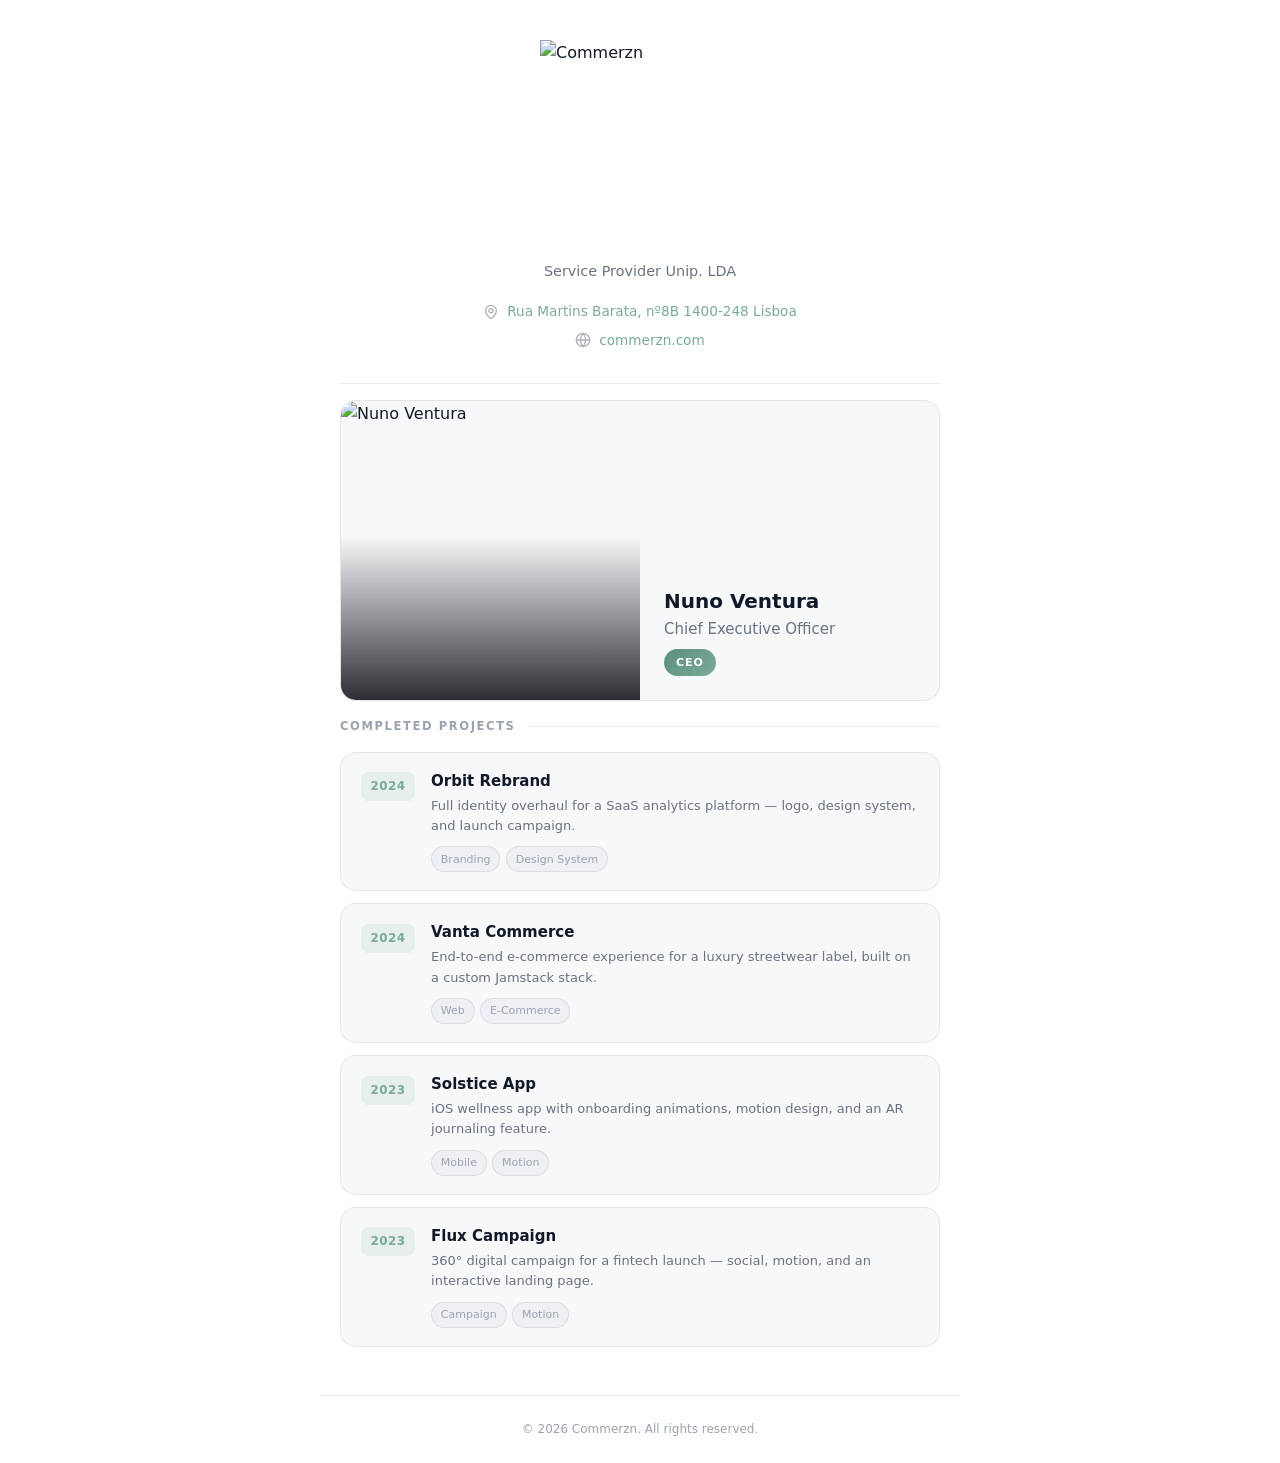
==== index.html @ 35c588ad "Initial commit — Commerzn team directory Co-Authored-By: Claude Sonnet 4.6 <noreply@anthropic.com>" ====
<!DOCTYPE html>
<html lang="en">
<head>
  <meta charset="UTF-8">
  <meta name="viewport" content="width=device-width, initial-scale=1.0">
  <meta name="description" content="Commerzn — Meet the team behind exceptional digital experiences.">
  <meta name="theme-color" content="#ffffff">

  <!-- Open Graph -->
  <meta property="og:title"       content="Commerzn — Team">
  <meta property="og:description" content="Meet the team behind exceptional digital experiences.">
  <meta property="og:type"        content="website">

  <link rel="stylesheet" href="assets/css/style.css">

  <link rel="preconnect" href="https://i.pravatar.cc">
  <link rel="preconnect" href="https://images.squarespace-cdn.com">
</head>
<body>

  <!-- Loading state — shown until JS populates the page -->
  <div id="loading" class="state-loading" aria-live="polite" aria-busy="true">
    <div class="spinner" role="status"><span class="sr-only">Loading…</span></div>
  </div>

  <!-- Main content — hidden until data loads -->
  <div id="main-content" class="page-root" hidden>

    <!-- ── Company header ────────────────────────────── -->
    <header class="company-header" role="banner">
      <img
        src="https://images.squarespace-cdn.com/content/v1/669f91826a988a40a2fe3bf1/dbc3d52a-a4c8-421f-8dd4-f9b8d8187995/Logo_commerzn_square_edit.jpg?format=500w"
        alt="Commerzn"
        class="company-header__logo"
        width="120"
        height="120"
      >
      <p class="company-tagline" id="company-tagline"></p>
      <div class="company-meta">
        <div class="company-meta__row" id="company-address"></div>
        <div class="company-meta__row" id="company-website-row"></div>
      </div>
    </header>

    <!-- ── Team grid ─────────────────────────────────── -->
    <main>
      <div class="section-header" aria-labelledby="team-heading">
        <div class="section-title-line" aria-hidden="true"></div>
      </div>
      <div id="team-grid" class="team-grid" role="list"></div>

      <!-- ── Completed projects ──────────────────────── -->
      <div class="section-header" aria-labelledby="projects-heading">
        <h2 class="section-title" id="projects-heading">Completed Projects</h2>
        <div class="section-title-line" aria-hidden="true"></div>
      </div>
      <div id="projects-grid" class="projects-grid" role="list"></div>
    </main>

    <!-- ── Footer ────────────────────────────────────── -->
    <footer class="site-footer" role="contentinfo">
      <p id="footer-company"></p>
    </footer>

  </div><!-- /#main-content -->

  <script src="assets/js/main.js"></script>
</body>
</html>
---- assets/css/style.css ----
/* ============================================================
   COMMERZN — Design System
   Theme: Light / Sage-green accent
   ============================================================ */

/* ---------- Custom Properties ---------- */
:root {
  /* Brand palette — change these two lines to rebrand */
  --accent:        #5a8f7c;
  --accent-2:      #7aab98;

  /* Derived */
  --accent-gradient: linear-gradient(135deg, var(--accent), var(--accent-2));
  --accent-glow:     rgba(90, 143, 124, 0.25);
  --accent-tint:     rgba(90, 143, 124, 0.10);

  /* Surfaces */
  --bg:         #ffffff;
  --surface:    #f7f8fa;
  --surface-2:  #eef0f3;
  --surface-3:  #e4e7eb;

  /* Borders */
  --border:       rgba(0, 0, 0, 0.08);
  --border-hover: rgba(0, 0, 0, 0.18);

  /* Text */
  --text:        #111827;
  --text-muted:  #6b7280;
  --text-subtle: #9ca3af;

  /* Layout */
  --max-w:  640px;
  --pad:    1.25rem;

  /* Radii */
  --r-sm:   8px;
  --r:      16px;
  --r-lg:   24px;
  --r-full: 9999px;

  /* Shadows */
  --shadow-card: 0 2px 16px rgba(0, 0, 0, 0.08);
  --shadow-btn:  0 4px 16px var(--accent-glow);

  /* Motion */
  --ease:      200ms ease;
  --ease-slow: 380ms ease;
}

/* ---------- Reset ---------- */
*, *::before, *::after { box-sizing: border-box; margin: 0; padding: 0; }

html {
  -webkit-text-size-adjust: 100%;
  text-size-adjust: 100%;
  scroll-behavior: smooth;
}

body {
  background: var(--bg);
  color: var(--text);
  font-family: system-ui, -apple-system, BlinkMacSystemFont, 'Segoe UI', Roboto, sans-serif;
  font-size: 1rem;
  line-height: 1.6;
  min-height: 100dvh;
  -webkit-font-smoothing: antialiased;
  -moz-osx-font-smoothing: grayscale;
}

img   { max-width: 100%; display: block; }
a     { color: inherit; text-decoration: none; }
button { font-family: inherit; }

/* ---------- Page transition ---------- */
@keyframes fadeUp {
  from { opacity: 0; transform: translateY(14px); }
  to   { opacity: 1; transform: translateY(0); }
}

@keyframes spin {
  to { transform: rotate(360deg); }
}

@keyframes cardIn {
  from { opacity: 0; transform: translateY(18px) scale(0.97); }
  to   { opacity: 1; transform: translateY(0)   scale(1); }
}

.page-root {
  animation: fadeUp 0.4s ease both;
}

body.is-navigating {
  opacity: 0;
  transform: translateY(-6px);
  transition: opacity 0.22s ease, transform 0.22s ease;
  pointer-events: none;
}

/* ---------- Utility ---------- */
.sr-only {
  position: absolute;
  width: 1px; height: 1px;
  padding: 0; margin: -1px;
  overflow: hidden;
  clip: rect(0,0,0,0);
  white-space: nowrap;
  border: 0;
}

/* ============================================================
   INDEX PAGE — Company header
   ============================================================ */

.company-header {
  padding: 2.5rem var(--pad) 1rem;
  max-width: var(--max-w);
  margin: 0 auto;
}

.company-header__logo {
  width: 200px;
  height: auto;
  margin: 0 auto 1.25rem;
  display: block;
}

.company-name {
  font-size: 1.5rem;
  font-weight: 800;
  letter-spacing: -0.02em;
  color: var(--text);
  line-height: 1.2;
  text-align: center;
}

.company-tagline {
  font-size: 0.9rem;
  color: var(--text-muted);
  margin-top: 0.3rem;
  text-align: center;
}

.company-meta {
  margin-top: 1.1rem;
  display: flex;
  flex-direction: column;
  gap: 0.45rem;
  align-items: center;
}

.company-meta__row {
  display: flex;
  align-items: center;
  gap: 0.5rem;
  font-size: 0.85rem;
  color: var(--text-muted);
}

.company-meta__icon {
  width: 16px;
  height: 16px;
  flex-shrink: 0;
  opacity: 0.55;
}

.company-meta__link {
  color: var(--accent-2);
  transition: color var(--ease);
}
.company-meta__link:hover { color: var(--text); }

.header-divider {
  height: 1px;
  background: var(--border);
  max-width: calc(var(--max-w) - 2 * var(--pad));
  margin: 0 auto;
}

/* ---------- Section title ---------- */
.section-header {
  max-width: var(--max-w);
  margin: 0 auto;
  padding: 1rem var(--pad) 1rem;
  display: flex;
  align-items: center;
  gap: 0.75rem;
}

.section-title {
  font-size: 0.72rem;
  font-weight: 700;
  letter-spacing: 0.14em;
  text-transform: uppercase;
  color: var(--text-subtle);
}

.section-title-line {
  flex: 1;
  height: 1px;
  background: var(--border);
}

/* ---------- Team grid ---------- */
.team-grid {
  max-width: var(--max-w);
  margin: 0 auto;
  padding: 0 var(--pad);
  display: grid;
  grid-template-columns: 1fr 1fr;
  gap: 0.875rem;
}

/* ---------- Member card (index) ---------- */
.member-card {
  background: var(--surface);
  border: 1px solid var(--border);
  border-radius: var(--r);
  overflow: hidden;
  display: block;
  cursor: pointer;
  transition: border-color var(--ease), transform var(--ease), box-shadow var(--ease);
  -webkit-tap-highlight-color: transparent;
  text-decoration: none;
}

.member-card:hover,
.member-card:focus-visible {
  border-color: var(--border-hover);
  transform: translateY(-3px);
  box-shadow: var(--shadow-card);
  outline: none;
}

.member-card:active { transform: translateY(-1px); }

/* CEO card — spans full width */
.member-card--ceo { grid-column: 1 / -1; }

.member-card__photo-wrap {
  overflow: hidden;
  position: relative;
}

/* Gradient overlay at bottom of photo */
.member-card__photo-wrap::after {
  content: '';
  position: absolute;
  inset: auto 0 0 0;
  height: 55%;
  background: linear-gradient(to top, rgba(10,10,15,0.85) 0%, transparent 100%);
  pointer-events: none;
}

.member-card:not(.member-card--ceo) .member-card__photo-wrap {
  aspect-ratio: 3 / 4;
}

.member-card--ceo .member-card__photo-wrap {
  aspect-ratio: 16 / 9;
}

.member-card__photo {
  width: 100%;
  height: 100%;
  object-fit: cover;
  object-position: center top;
  transition: transform 0.45s ease;
}

.member-card:hover .member-card__photo { transform: scale(1.05); }

/* Info overlay positioned over gradient */
.member-card__info {
  padding: 0.875rem 1rem;
}

.member-card--ceo .member-card__info {
  display: flex;
  align-items: center;
  justify-content: space-between;
  gap: 0.75rem;
  padding: 1rem 1.25rem;
}

.member-card__name {
  font-size: 0.9375rem;
  font-weight: 600;
  line-height: 1.3;
  color: var(--text);
}

.member-card--ceo .member-card__name { font-size: 1.0625rem; }

.member-card__role {
  font-size: 0.75rem;
  color: var(--text-muted);
  margin-top: 0.2rem;
}

.member-card--ceo .member-card__role { font-size: 0.8125rem; }

.ceo-badge {
  display: inline-flex;
  align-items: center;
  gap: 0.25rem;
  background: var(--accent-gradient);
  color: #fff;
  font-size: 0.6875rem;
  font-weight: 700;
  letter-spacing: 0.09em;
  text-transform: uppercase;
  padding: 0.3rem 0.75rem;
  border-radius: var(--r-full);
  white-space: nowrap;
  flex-shrink: 0;
}

/* ---------- Projects section ---------- */
.projects-grid {
  max-width: var(--max-w);
  margin: 0 auto;
  padding: 0 var(--pad) 3rem;
  display: flex;
  flex-direction: column;
  gap: 0.75rem;
}

.project-card {
  background: var(--surface);
  border: 1px solid var(--border);
  border-radius: var(--r);
  padding: 1.125rem 1.25rem;
  display: flex;
  gap: 1rem;
  align-items: flex-start;
  transition: border-color var(--ease);
}

.project-card:hover { border-color: var(--border-hover); }

.project-card__year {
  font-size: 0.75rem;
  font-weight: 700;
  color: var(--accent-2);
  background: var(--accent-tint);
  padding: 0.3rem 0.6rem;
  border-radius: var(--r-sm);
  flex-shrink: 0;
  letter-spacing: 0.03em;
  margin-top: 0.1rem;
}

.project-card__name {
  font-size: 0.9375rem;
  font-weight: 600;
  color: var(--text);
  line-height: 1.35;
}

.project-card__desc {
  font-size: 0.8125rem;
  color: var(--text-muted);
  margin-top: 0.3rem;
  line-height: 1.55;
}

.project-card__tags {
  display: flex;
  flex-wrap: wrap;
  gap: 0.35rem;
  margin-top: 0.65rem;
}

.project-tag {
  font-size: 0.6875rem;
  font-weight: 500;
  color: var(--text-subtle);
  background: var(--surface-2);
  border: 1px solid var(--border);
  padding: 0.2rem 0.55rem;
  border-radius: var(--r-full);
}

/* ---------- Footer ---------- */
.site-footer {
  max-width: var(--max-w);
  margin: 0 auto;
  padding: 1.5rem var(--pad);
  text-align: center;
  font-size: 0.75rem;
  color: var(--text-subtle);
  border-top: 1px solid var(--border);
}

/* ============================================================
   MEMBER PAGE
   ============================================================ */

.member-page {
  min-height: 100dvh;
  display: flex;
  flex-direction: column;
}

/* ---------- Back button ---------- */
.back-btn {
  display: inline-flex;
  align-items: center;
  gap: 0.45rem;
  color: var(--text-muted);
  font-size: 0.875rem;
  font-weight: 500;
  padding: 1.25rem var(--pad);
  transition: color var(--ease);
  -webkit-tap-highlight-color: transparent;
  cursor: pointer;
  background: none;
  border: none;
}

.back-btn:hover { color: var(--text); }

.back-btn svg {
  transition: transform var(--ease);
  flex-shrink: 0;
}

.back-btn:hover svg { transform: translateX(-3px); }

/* ---------- Member profile ---------- */
.member-profile {
  flex: 1;
  max-width: var(--max-w);
  margin: 0 auto;
  padding: 0.5rem var(--pad) 3rem;
  width: 100%;
}

/* Avatar with gradient ring */
.member-avatar {
  width: 120px;
  height: 120px;
  border-radius: 50%;
  background: var(--accent-gradient);
  padding: 3px;
  margin: 0 auto 1.5rem;
}

.member-avatar__inner {
  width: 100%;
  height: 100%;
  border-radius: 50%;
  overflow: hidden;
  background: var(--surface);
}

.member-avatar__img {
  width: 100%;
  height: 100%;
  object-fit: cover;
  object-position: center top;
}

.member-name {
  font-size: 1.625rem;
  font-weight: 800;
  text-align: center;
  letter-spacing: -0.02em;
  line-height: 1.2;
}

.member-role {
  font-size: 0.9375rem;
  color: var(--text-muted);
  text-align: center;
  margin-top: 0.35rem;
}

.member-company {
  font-size: 0.8125rem;
  color: var(--accent-2);
  text-align: center;
  margin-top: 0.2rem;
}

/* ---------- Action buttons ---------- */
.action-list {
  margin-top: 2rem;
  display: flex;
  flex-direction: column;
  gap: 0.75rem;
  list-style: none;
}

.action-btn {
  display: flex;
  align-items: center;
  gap: 1rem;
  width: 100%;
  padding: 0.875rem 1rem;
  border-radius: var(--r);
  border: 1px solid var(--border);
  background: var(--surface);
  color: var(--text);
  font-size: 0.9375rem;
  font-weight: 500;
  cursor: pointer;
  transition: border-color var(--ease), background var(--ease), transform var(--ease), box-shadow var(--ease);
  -webkit-tap-highlight-color: transparent;
  text-decoration: none;
  min-height: 64px; /* accessible tap target */
}

.action-btn:hover,
.action-btn:focus-visible {
  border-color: var(--border-hover);
  background: var(--surface-2);
  outline: none;
}

.action-btn:active { transform: scale(0.98); }

/* Primary button (Add Contact) */
.action-btn--primary {
  background: var(--accent-gradient);
  border-color: transparent;
  box-shadow: var(--shadow-btn);
}

.action-btn--primary:hover,
.action-btn--primary:focus-visible {
  background: var(--accent-gradient);
  border-color: transparent;
  filter: brightness(1.08);
  box-shadow: 0 6px 28px var(--accent-glow);
}

/* Icon container */
.action-btn__icon {
  width: 40px;
  height: 40px;
  border-radius: var(--r-sm);
  background: rgba(255, 255, 255, 0.08);
  display: flex;
  align-items: center;
  justify-content: center;
  flex-shrink: 0;
}

.action-btn--primary .action-btn__icon {
  background: rgba(255, 255, 255, 0.15);
}

/* Text block */
.action-btn__body {
  flex: 1;
  text-align: left;
}

.action-btn__label {
  display: block;
  font-size: 0.9375rem;
  font-weight: 600;
  line-height: 1.3;
}

.action-btn__sub {
  display: block;
  font-size: 0.75rem;
  color: var(--text-muted);
  margin-top: 0.1rem;
}

.action-btn--primary .action-btn__sub {
  color: rgba(255, 255, 255, 0.65);
}

/* Chevron */
.action-btn__chevron {
  color: var(--text-subtle);
  flex-shrink: 0;
  opacity: 0.6;
}

.action-btn--primary .action-btn__chevron {
  color: rgba(255, 255, 255, 0.5);
  opacity: 1;
}

/* ============================================================
   STATES: Loading / Error
   ============================================================ */

.state-loading,
.state-error {
  display: flex;
  flex-direction: column;
  align-items: center;
  justify-content: center;
  min-height: 60vh;
  gap: 1rem;
  color: var(--text-muted);
  padding: var(--pad);
}

.spinner {
  width: 36px;
  height: 36px;
  border: 2.5px solid var(--border);
  border-top-color: var(--accent);
  border-radius: 50%;
  animation: spin 0.65s linear infinite;
}

.state-error__title {
  font-size: 1.125rem;
  font-weight: 600;
  color: var(--text);
  text-align: center;
}

.state-error__msg {
  font-size: 0.875rem;
  color: var(--text-muted);
  text-align: center;
}

.state-error__back {
  margin-top: 0.5rem;
  padding: 0.75rem 1.5rem;
  background: var(--surface-2);
  border: 1px solid var(--border);
  border-radius: var(--r-full);
  font-size: 0.875rem;
  font-weight: 500;
  color: var(--text);
  cursor: pointer;
  transition: border-color var(--ease), background var(--ease);
  text-decoration: none;
}

.state-error__back:hover { border-color: var(--border-hover); }

/* ============================================================
   RESPONSIVE — Tablet / Desktop
   ============================================================ */

@media (min-width: 480px) {
  .team-grid {
    grid-template-columns: repeat(2, 1fr);
  }

  .member-card--ceo .member-card__photo-wrap {
    aspect-ratio: 21 / 9;
  }
}

@media (min-width: 600px) {
  .team-grid {
    grid-template-columns: repeat(4, 1fr);
  }

  .member-card--ceo {
    grid-column: 1 / -1;
    display: grid;
    grid-template-columns: 1fr 1fr;
  }

  .member-card--ceo .member-card__photo-wrap {
    aspect-ratio: auto;
    min-height: 240px;
  }

  .member-card--ceo .member-card__info {
    flex-direction: column;
    align-items: flex-start;
    justify-content: flex-end;
    padding: 1.5rem;
    gap: 0.5rem;
  }

  .member-card--ceo .member-card__name { font-size: 1.25rem; }
  .member-card--ceo .member-card__role { font-size: 0.9375rem; }

  .member-avatar {
    width: 140px;
    height: 140px;
  }

  .member-name { font-size: 2rem; }
}
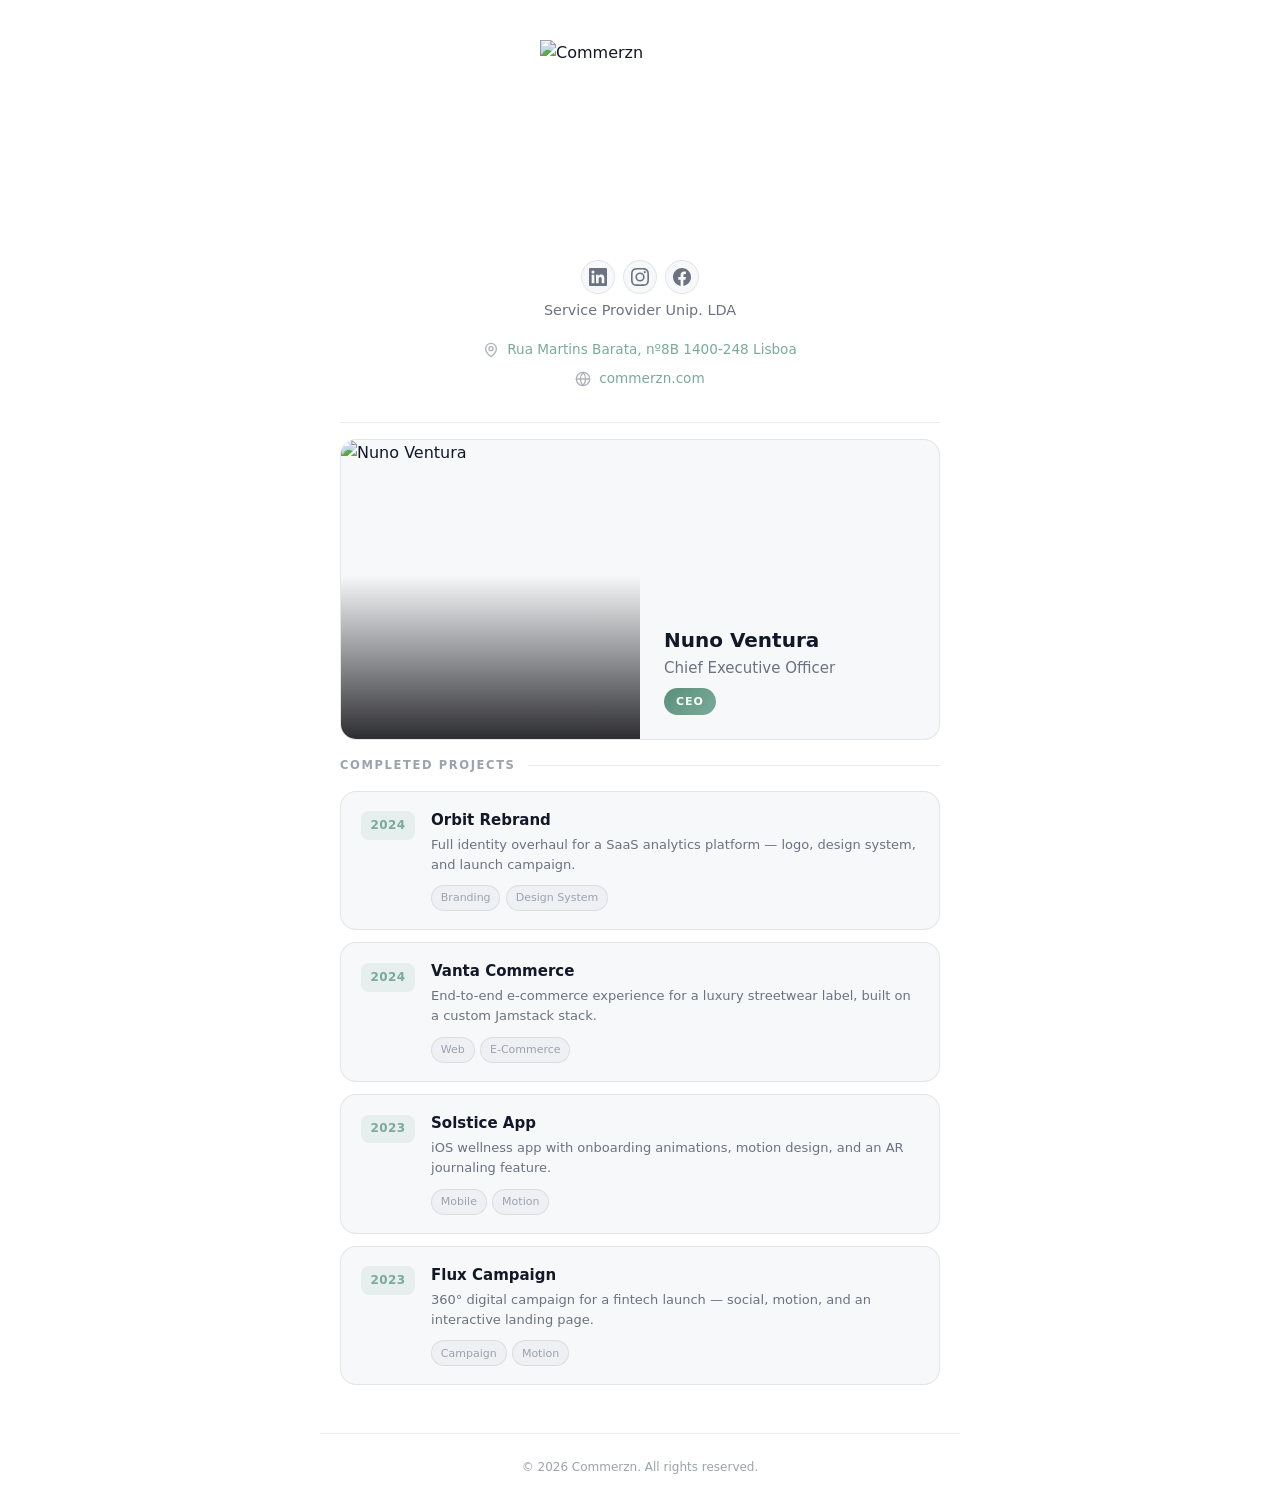
==== commit c5a64a60: "Add social media buttons (LinkedIn, Instagram, Facebook) to company header Co-Authored-By: Claude So" ====
--- a/index.html
+++ b/index.html
@@ -4,7 +4,7 @@
   <meta charset="UTF-8">
   <meta name="viewport" content="width=device-width, initial-scale=1.0">
   <meta name="description" content="Commerzn — Meet the team behind exceptional digital experiences.">
-  <meta name="theme-color" content="#ffffff">
+  <title>Commerzn — Team</title>
 
   <!-- Open Graph -->
   <meta property="og:title"       content="Commerzn — Team">
@@ -35,6 +35,23 @@
         width="120"
         height="120"
       >
+      <div class="company-socials" aria-label="Company social media">
+        <a href="https://www.linkedin.com/company/commerzn/" target="_blank" rel="noopener noreferrer" class="social-btn" aria-label="LinkedIn">
+          <svg xmlns="http://www.w3.org/2000/svg" width="18" height="18" viewBox="0 0 24 24" fill="currentColor" aria-hidden="true">
+            <path d="M20.447 20.452h-3.554v-5.569c0-1.328-.027-3.037-1.852-3.037-1.853 0-2.136 1.445-2.136 2.939v5.667H9.351V9h3.414v1.561h.046c.477-.9 1.637-1.85 3.37-1.85 3.601 0 4.267 2.37 4.267 5.455v6.286zM5.337 7.433a2.062 2.062 0 0 1-2.063-2.065 2.064 2.064 0 1 1 2.063 2.065zm1.782 13.019H3.555V9h3.564v11.452zM22.225 0H1.771C.792 0 0 .774 0 1.729v20.542C0 23.227.792 24 1.771 24h20.451C23.2 24 24 23.227 24 22.271V1.729C24 .774 23.2 0 22.222 0h.003z"/>
+          </svg>
+        </a>
+        <a href="https://www.instagram.com/commerzn/" target="_blank" rel="noopener noreferrer" class="social-btn" aria-label="Instagram">
+          <svg xmlns="http://www.w3.org/2000/svg" width="18" height="18" viewBox="0 0 24 24" fill="currentColor" aria-hidden="true">
+            <path d="M12 2.163c3.204 0 3.584.012 4.85.07 3.252.148 4.771 1.691 4.919 4.919.058 1.265.069 1.645.069 4.849 0 3.205-.012 3.584-.069 4.849-.149 3.225-1.664 4.771-4.919 4.919-1.266.058-1.644.07-4.85.07-3.204 0-3.584-.012-4.849-.07-3.26-.149-4.771-1.699-4.919-4.92-.058-1.265-.07-1.644-.07-4.849 0-3.204.013-3.583.07-4.849.149-3.227 1.664-4.771 4.919-4.919 1.266-.057 1.645-.069 4.849-.069zM12 0C8.741 0 8.333.014 7.053.072 2.695.272.273 2.69.073 7.052.014 8.333 0 8.741 0 12c0 3.259.014 3.668.072 4.948.2 4.358 2.618 6.78 6.98 6.98C8.333 23.986 8.741 24 12 24c3.259 0 3.668-.014 4.948-.072 4.354-.2 6.782-2.618 6.979-6.98.059-1.28.073-1.689.073-4.948 0-3.259-.014-3.667-.072-4.947-.196-4.354-2.617-6.78-6.979-6.98C15.668.014 15.259 0 12 0zm0 5.838a6.162 6.162 0 1 0 0 12.324 6.162 6.162 0 0 0 0-12.324zM12 16a4 4 0 1 1 0-8 4 4 0 0 1 0 8zm6.406-11.845a1.44 1.44 0 1 0 0 2.881 1.44 1.44 0 0 0 0-2.881z"/>
+          </svg>
+        </a>
+        <a href="https://www.facebook.com/commerzn/" target="_blank" rel="noopener noreferrer" class="social-btn" aria-label="Facebook">
+          <svg xmlns="http://www.w3.org/2000/svg" width="18" height="18" viewBox="0 0 24 24" fill="currentColor" aria-hidden="true">
+            <path d="M24 12.073c0-6.627-5.373-12-12-12s-12 5.373-12 12c0 5.99 4.388 10.954 10.125 11.854v-8.385H7.078v-3.47h3.047V9.43c0-3.007 1.792-4.669 4.533-4.669 1.312 0 2.686.235 2.686.235v2.953H15.83c-1.491 0-1.956.925-1.956 1.874v2.25h3.328l-.532 3.47h-2.796v8.385C19.612 23.027 24 18.062 24 12.073z"/>
+          </svg>
+        </a>
+      </div>
       <p class="company-tagline" id="company-tagline"></p>
       <div class="company-meta">
         <div class="company-meta__row" id="company-address"></div>
--- a/assets/css/style.css
+++ b/assets/css/style.css
@@ -52,8 +52,6 @@
 *, *::before, *::after { box-sizing: border-box; margin: 0; padding: 0; }
 
 html {
-  -webkit-text-size-adjust: 100%;
-  text-size-adjust: 100%;
   scroll-behavior: smooth;
 }
 
@@ -134,6 +132,38 @@
   line-height: 1.2;
   text-align: center;
 }
+
+.company-socials {
+  display: flex;
+  justify-content: center;
+  gap: 0.5rem;
+  margin-top: 0.875rem;
+}
+
+.social-btn {
+  display: flex;
+  align-items: center;
+  justify-content: center;
+  width: 34px;
+  height: 34px;
+  border-radius: var(--r-full);
+  border: 1px solid var(--border);
+  background: var(--surface);
+  color: var(--text-muted);
+  transition: border-color var(--ease), color var(--ease), background var(--ease), transform var(--ease);
+  -webkit-tap-highlight-color: transparent;
+}
+
+.social-btn:hover,
+.social-btn:focus-visible {
+  border-color: var(--accent);
+  color: var(--accent);
+  background: var(--accent-tint);
+  transform: translateY(-2px);
+  outline: none;
+}
+
+.social-btn:active { transform: translateY(0); }
 
 .company-tagline {
   font-size: 0.9rem;
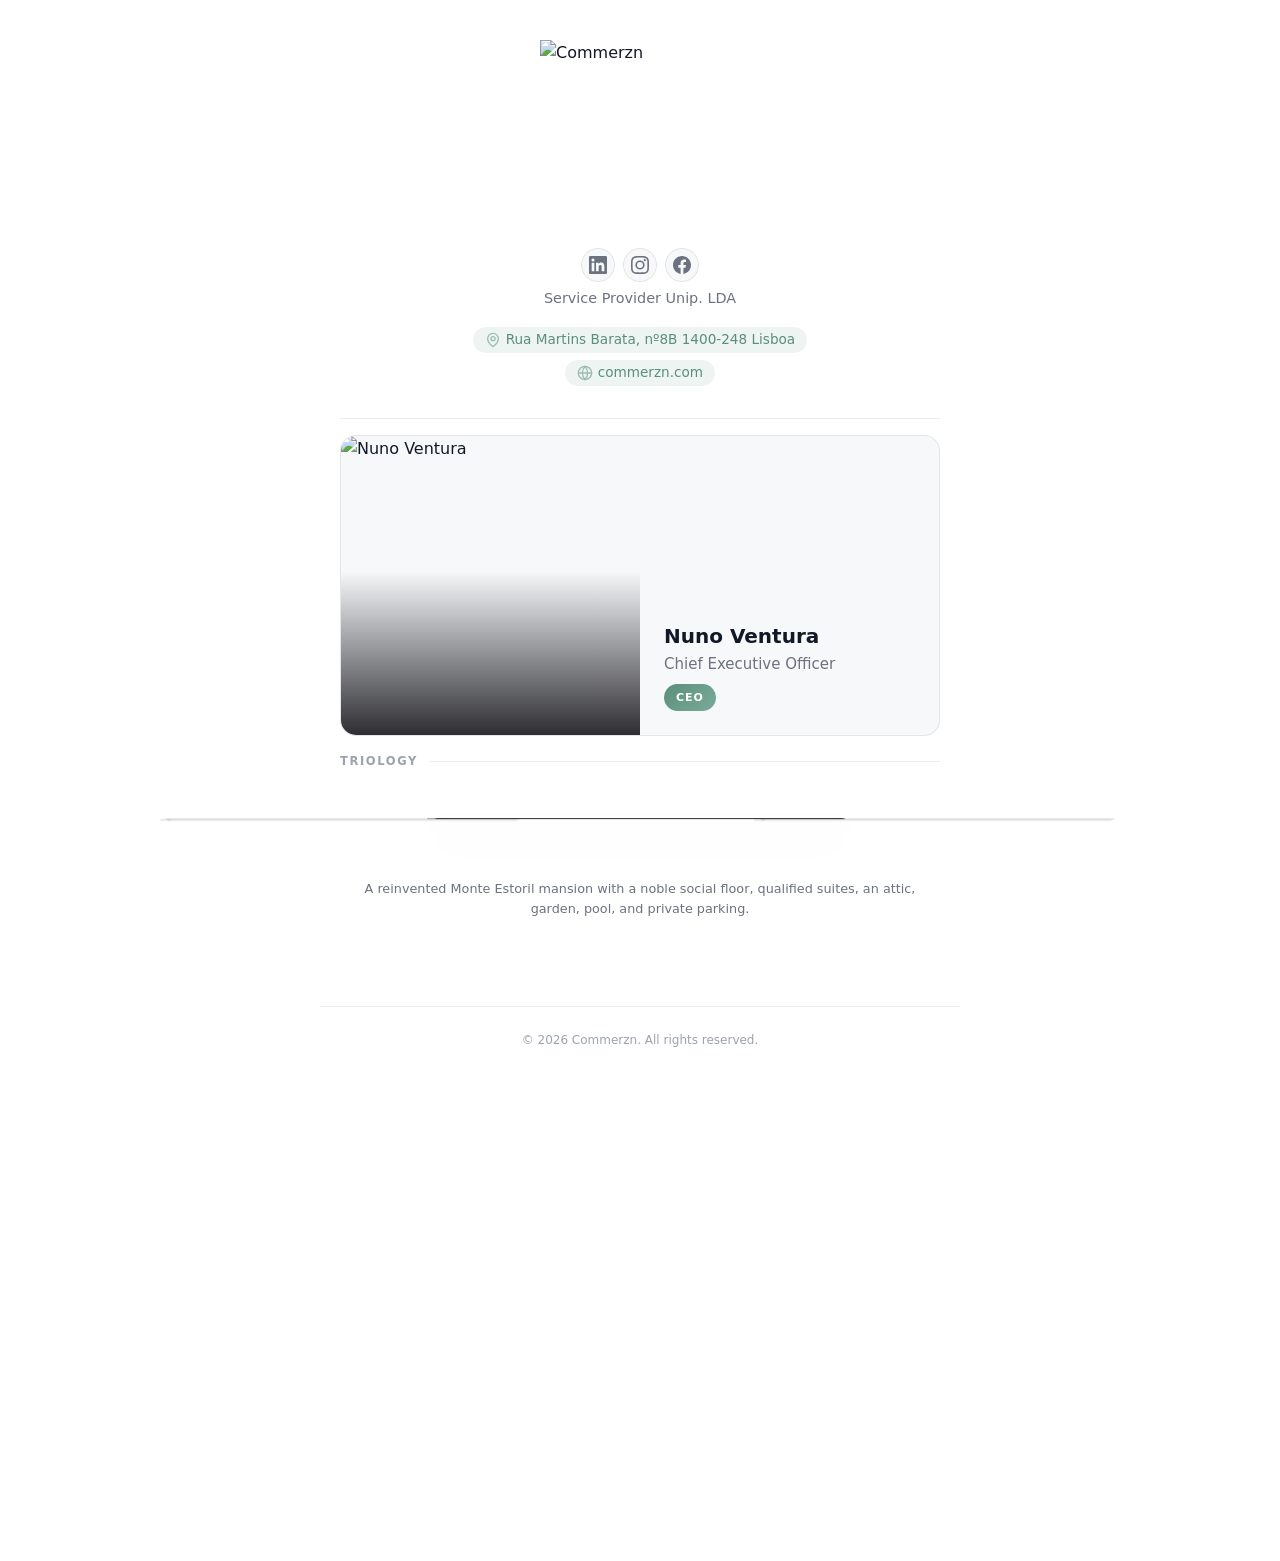
==== commit 995668f2: "Replace projects grid with Swiper coverflow carousel and update content - Swap static project cards " ====
--- a/index.html
+++ b/index.html
@@ -11,6 +11,7 @@
   <meta property="og:description" content="Meet the team behind exceptional digital experiences.">
   <meta property="og:type"        content="website">
 
+  <link rel="stylesheet" href="https://cdn.jsdelivr.net/npm/swiper@11/swiper-bundle.min.css">
   <link rel="stylesheet" href="assets/css/style.css">
 
   <link rel="preconnect" href="https://i.pravatar.cc">
@@ -68,10 +69,15 @@
 
       <!-- ── Completed projects ──────────────────────── -->
       <div class="section-header" aria-labelledby="projects-heading">
-        <h2 class="section-title" id="projects-heading">Completed Projects</h2>
+        <h2 class="section-title" id="projects-heading">Triology </h2>
         <div class="section-title-line" aria-hidden="true"></div>
       </div>
-      <div id="projects-grid" class="projects-grid" role="list"></div>
+      <div class="projects-swiper-wrap">
+        <div id="projects-swiper" class="swiper projects-swiper">
+          <div class="swiper-wrapper" id="projects-slides"></div>
+        </div>
+        <p id="project-description" class="project-description"></p>
+      </div>
     </main>
 
     <!-- ── Footer ────────────────────────────────────── -->
@@ -81,6 +87,7 @@
 
   </div><!-- /#main-content -->
 
+  <script src="https://cdn.jsdelivr.net/npm/swiper@11/swiper-bundle.min.js"></script>
   <script src="assets/js/main.js"></script>
 </body>
 </html>
--- a/assets/css/style.css
+++ b/assets/css/style.css
@@ -120,7 +120,7 @@
 .company-header__logo {
   width: 200px;
   height: auto;
-  margin: 0 auto 1.25rem;
+  margin: 0 auto 0.5rem;
   display: block;
 }
 
@@ -137,7 +137,7 @@
   display: flex;
   justify-content: center;
   gap: 0.5rem;
-  margin-top: 0.875rem;
+  margin-top: 0.35rem;
 }
 
 .social-btn {
@@ -196,10 +196,24 @@
 }
 
 .company-meta__link {
-  color: var(--accent-2);
-  transition: color var(--ease);
-}
-.company-meta__link:hover { color: var(--text); }
+  color: var(--accent);
+  font-weight: 500;
+  text-decoration: none;
+  display: inline-flex;
+  align-items: center;
+  justify-content: center;
+  gap: 0.3rem;
+  padding: 0.3rem 0.75rem;
+  border-radius: var(--r-full);
+  background: var(--accent-tint);
+  line-height: 1;
+  transition: color var(--ease), background var(--ease), box-shadow var(--ease);
+}
+.company-meta__link:hover {
+  color: var(--accent);
+  background: rgba(90, 143, 124, 0.18);
+  box-shadow: 0 0 0 1px var(--accent-2);
+}
 
 .header-divider {
   height: 1px;
@@ -347,70 +361,101 @@
   flex-shrink: 0;
 }
 
-/* ---------- Projects section ---------- */
-.projects-grid {
+/* ---------- Projects Swiper ---------- */
+.projects-swiper-wrap {
+  max-width: 100%;
+  margin: 0 auto;
+  padding: 0 0 3rem;
+}
+
+.projects-swiper {
+  width: 100%;
+  padding: 2rem 0 3rem;
+  cursor: grab;
+  overflow: clip visible;
+}
+
+.projects-swiper:active {
+  cursor: grabbing;
+}
+
+.projects-swiper .swiper-wrapper {
+  display: flex;
+  align-items: center;
+}
+
+.projects-swiper .swiper-slide {
+  position: relative;
+  opacity: 0.5;
+  filter: brightness(0.6);
+  transition: opacity 600ms ease, filter 600ms ease;
+  overflow: visible;
+}
+
+.projects-swiper .swiper-slide.swiper-slide-active {
+  opacity: 1;
+  filter: brightness(1);
+}
+
+.projects-swiper .swiper-slide.swiper-slide-prev,
+.projects-swiper .swiper-slide.swiper-slide-next {
+  opacity: 0.7;
+  filter: brightness(0.75);
+}
+
+.project-slide__image-wrap {
+  position: relative;
+  border-radius: 0.75rem;
+  overflow: hidden;
+  box-shadow: 0 8px 30px rgba(0, 0, 0, 0.15), 0 2px 8px rgba(0, 0, 0, 0.1);
+  transition: box-shadow 600ms ease;
+}
+
+.swiper-slide-active .project-slide__image-wrap {
+  box-shadow: 0 16px 50px rgba(0, 0, 0, 0.25), 0 4px 16px rgba(0, 0, 0, 0.15);
+}
+
+.projects-swiper .swiper-slide img {
+  display: block;
+  width: 100%;
+  object-fit: cover;
+  -webkit-user-select: none;
+  user-select: none;
+  pointer-events: none;
+}
+
+/* Overlay with project info on each slide */
+.project-slide__overlay {
+  position: absolute;
+  inset: auto 0 0 0;
+  padding: 1.5rem 0.75rem 0.75rem;
+  background: linear-gradient(to top, rgba(0,0,0,0.85) 0%, transparent 100%);
+  color: #fff;
+  pointer-events: none;
+  border-radius: 0 0 0.75rem 0.75rem;
+}
+
+.project-slide__name {
+  font-size: 0.7rem;
+  font-weight: 700;
+  line-height: 1.3;
+}
+
+.project-slide__year {
+  font-size: 0.55rem;
+  opacity: 0.75;
+  margin-top: 0.15rem;
+}
+
+.project-description {
+  font-size: 0.8rem;
+  color: var(--text-muted);
+  line-height: 1.55;
+  text-align: center;
   max-width: var(--max-w);
-  margin: 0 auto;
-  padding: 0 var(--pad) 3rem;
-  display: flex;
-  flex-direction: column;
-  gap: 0.75rem;
-}
-
-.project-card {
-  background: var(--surface);
-  border: 1px solid var(--border);
-  border-radius: var(--r);
-  padding: 1.125rem 1.25rem;
-  display: flex;
-  gap: 1rem;
-  align-items: flex-start;
-  transition: border-color var(--ease);
-}
-
-.project-card:hover { border-color: var(--border-hover); }
-
-.project-card__year {
-  font-size: 0.75rem;
-  font-weight: 700;
-  color: var(--accent-2);
-  background: var(--accent-tint);
-  padding: 0.3rem 0.6rem;
-  border-radius: var(--r-sm);
-  flex-shrink: 0;
-  letter-spacing: 0.03em;
-  margin-top: 0.1rem;
-}
-
-.project-card__name {
-  font-size: 0.9375rem;
-  font-weight: 600;
-  color: var(--text);
-  line-height: 1.35;
-}
-
-.project-card__desc {
-  font-size: 0.8125rem;
-  color: var(--text-muted);
-  margin-top: 0.3rem;
-  line-height: 1.55;
-}
-
-.project-card__tags {
-  display: flex;
-  flex-wrap: wrap;
-  gap: 0.35rem;
-  margin-top: 0.65rem;
-}
-
-.project-tag {
-  font-size: 0.6875rem;
-  font-weight: 500;
-  color: var(--text-subtle);
-  background: var(--surface-2);
-  border: 1px solid var(--border);
-  padding: 0.2rem 0.55rem;
-  border-radius: var(--r-full);
+  margin: 0.75rem auto 0;
+  padding: 0 var(--pad);
+  transition: opacity 300ms ease, transform 300ms ease;
 }
 
 /* ---------- Footer ---------- */
@@ -554,17 +599,15 @@
 
 /* Primary button (Add Contact) */
 .action-btn--primary {
-  background: var(--accent-gradient);
-  border-color: transparent;
-  box-shadow: var(--shadow-btn);
+  background: var(--accent-tint);
+  border-color: var(--accent-2);
+  color: var(--accent);
 }
 
 .action-btn--primary:hover,
 .action-btn--primary:focus-visible {
-  background: var(--accent-gradient);
-  border-color: transparent;
-  filter: brightness(1.08);
-  box-shadow: 0 6px 28px var(--accent-glow);
+  background: rgba(90, 143, 124, 0.18);
+  border-color: var(--accent);
 }
 
 /* Icon container */
@@ -580,7 +623,7 @@
 }
 
 .action-btn--primary .action-btn__icon {
-  background: rgba(255, 255, 255, 0.15);
+  background: rgba(90, 143, 124, 0.15);
 }
 
 /* Text block */
@@ -604,7 +647,7 @@
 }
 
 .action-btn--primary .action-btn__sub {
-  color: rgba(255, 255, 255, 0.65);
+  color: var(--text-muted);
 }
 
 /* Chevron */
@@ -615,8 +658,8 @@
 }
 
 .action-btn--primary .action-btn__chevron {
-  color: rgba(255, 255, 255, 0.5);
-  opacity: 1;
+  color: var(--accent);
+  opacity: 0.6;
 }
 
 /* ============================================================
